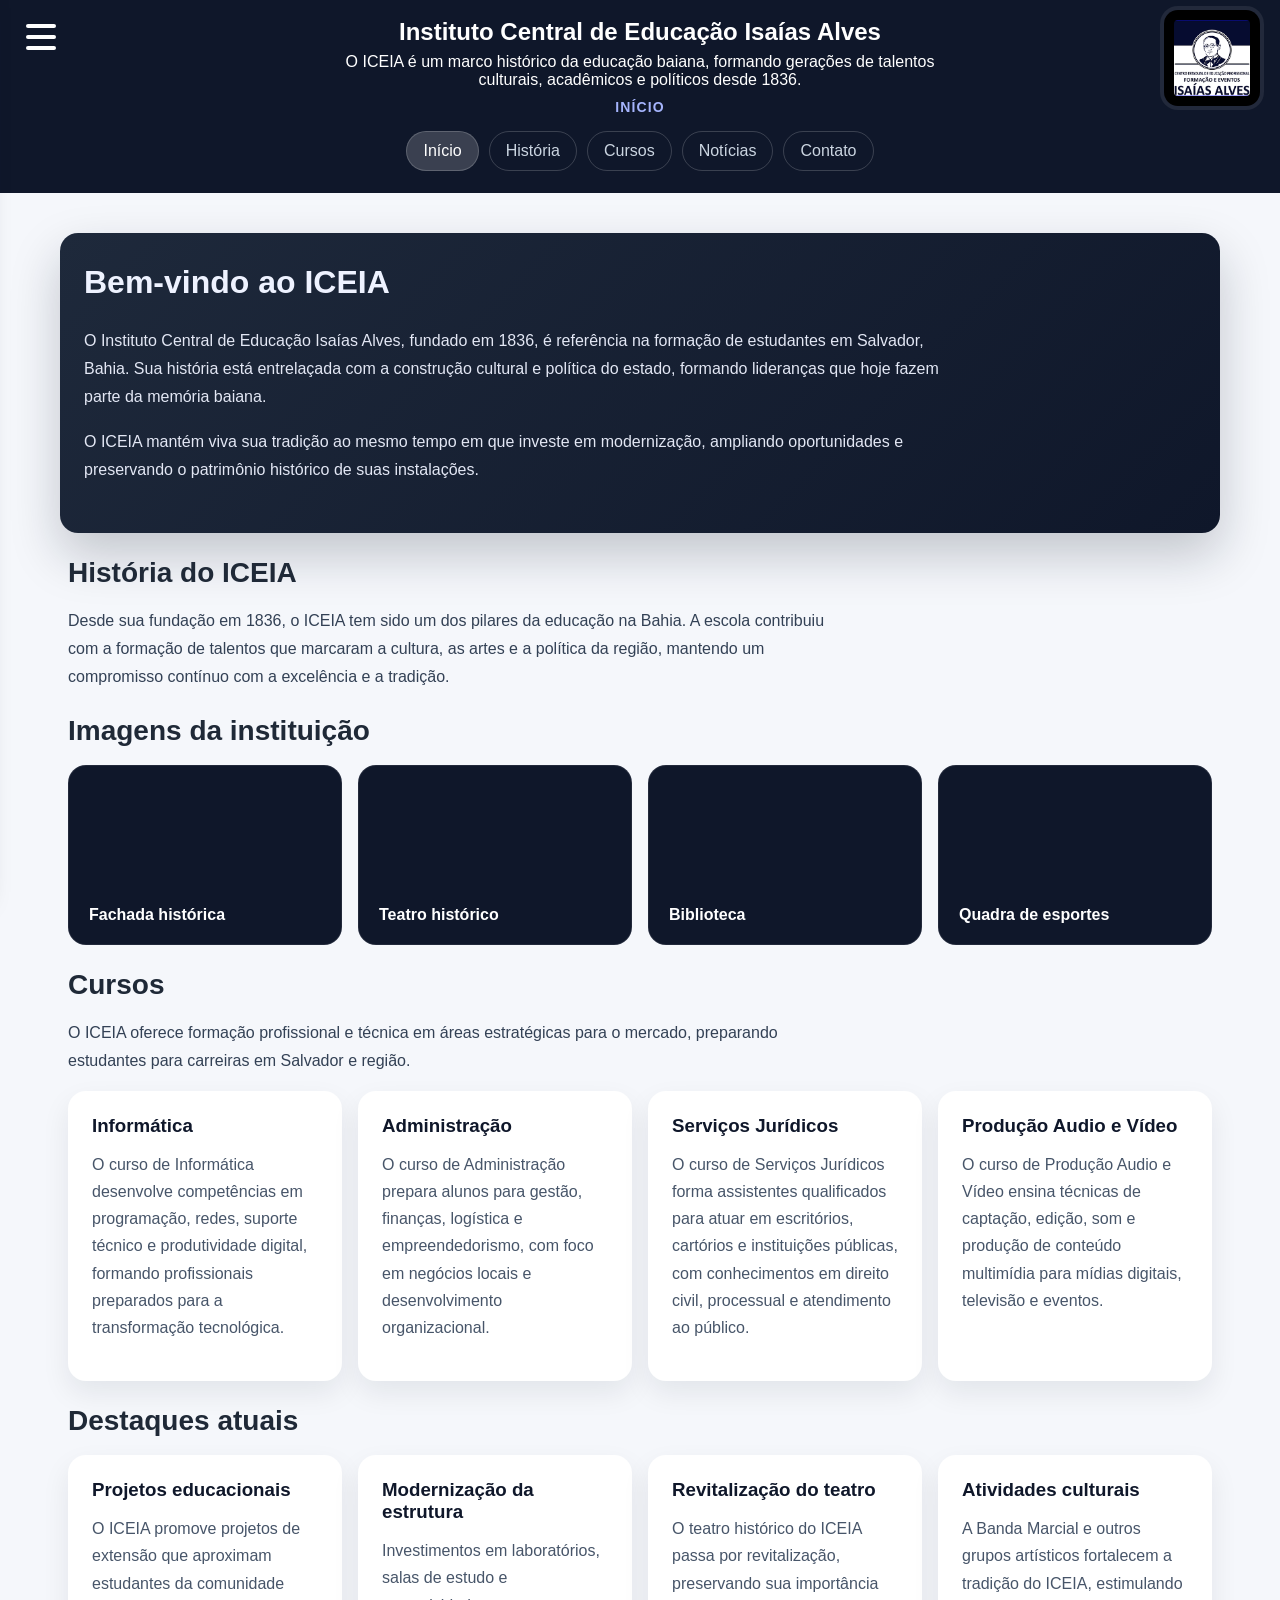
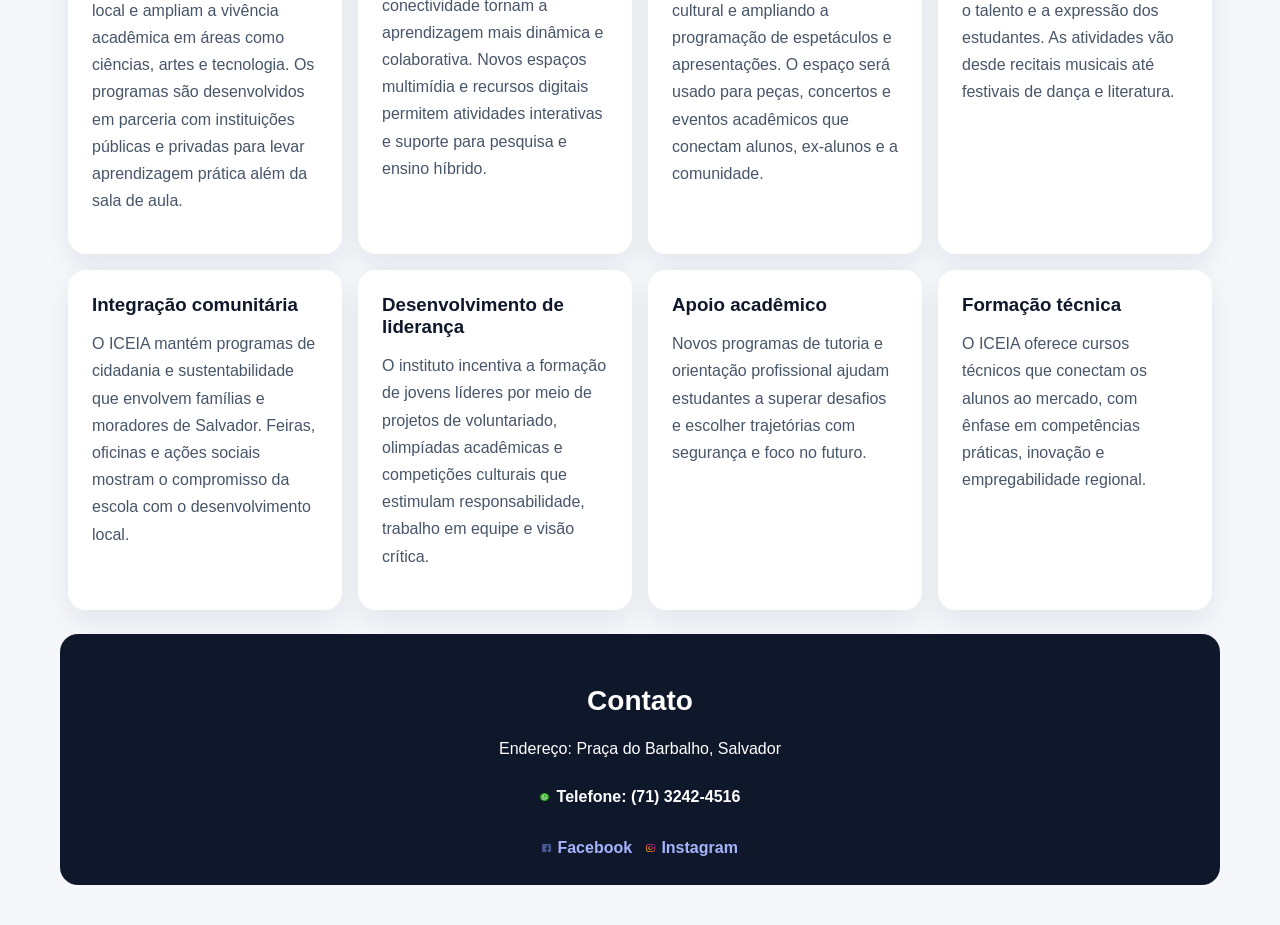
==== TE3/inicio.html @ 139d6483 "Add files via upload" ====
<!doctype html>
<html lang="pt-BR">
<head>
	<meta charset="utf-8">
	<meta name="viewport" content="width=device-width,initial-scale=1">
	<title>Centro Estadual de Educação Profissional Formação e Eventos Isaías | Início</title>
	<link rel="stylesheet" href="styles.css">
</head>
<body>
	<header>
		<button class="hamburger" id="menuToggle" aria-label="Abrir menu" aria-expanded="false" type="button">
			<span></span>
			<span></span>
			<span></span>
		</button>
		<img src="Assets/logo-iceia.png" alt="Logo" class="logo">
		<div class="header-text">
			<h1>Instituto Central de Educação Isaías Alves</h1>
			<p>O ICEIA é um marco histórico da educação baiana, formando gerações de talentos culturais, acadêmicos e políticos desde 1836.</p>
			<p class="page-label">Início</p>
			<nav class="page-nav">
				<a href="#inicio" class="active">Início</a>
				<a href="#historia">História</a>
				<a href="#cursos">Cursos</a>
				<a href="#noticias">Notícias</a>
				<a href="#contato">Contato</a>
			</nav>
		</div>
		<nav class="side-menu" id="sideMenu" aria-hidden="true">
			<h2>Menu</h2>
			<a href="inicio.html" class="active">Início</a>
			<a href="index.html">Turmas</a>
			<a href="refeicoes.html">Refeições</a>
			<a href="contato.html">Contato</a>
		</nav>
		<div class="overlay" id="menuOverlay"></div>
	</header>

	<main>
		<section class="hero" id="inicio">
			<div>
				<h2>Bem-vindo ao ICEIA</h2>
				<p>O Instituto Central de Educação Isaías Alves, fundado em 1836, é referência na formação de estudantes em Salvador, Bahia. Sua história está entrelaçada com a construção cultural e política do estado, formando lideranças que hoje fazem parte da memória baiana.</p>
				<p>O ICEIA mantém viva sua tradição ao mesmo tempo em que investe em modernização, ampliando oportunidades e preservando o patrimônio histórico de suas instalações.</p>
			</div>
		</section>

		<section class="story" id="historia">
			<h2>História do ICEIA</h2>
			<p>Desde sua fundação em 1836, o ICEIA tem sido um dos pilares da educação na Bahia. A escola contribuiu com a formação de talentos que marcaram a cultura, as artes e a política da região, mantendo um compromisso contínuo com a excelência e a tradição.</p>
		</section>

		<section class="gallery" aria-label="Galeria de imagens da escola">
			<h2>Imagens da instituição</h2>
			<div class="gallery-grid">
				<div class="image-card"><span>Fachada histórica</span></div>
				<div class="image-card"><span>Teatro histórico</span></div>
				<div class="image-card"><span>Biblioteca</span></div>
				<div class="image-card"><span>Quadra de esportes</span></div>
			</div>
		</section>

		<section class="courses" id="cursos">
			<h2>Cursos</h2>
			<p>O ICEIA oferece formação profissional e técnica em áreas estratégicas para o mercado, preparando estudantes para carreiras em Salvador e região.</p>
			<div class="highlight-grid">
				<div class="highlight-card">
					<h3>Informática</h3>
					<p>O curso de Informática desenvolve competências em programação, redes, suporte técnico e produtividade digital, formando profissionais preparados para a transformação tecnológica.</p>
				</div>
				<div class="highlight-card">
					<h3>Administração</h3>
					<p>O curso de Administração prepara alunos para gestão, finanças, logística e empreendedorismo, com foco em negócios locais e desenvolvimento organizacional.</p>
				</div>
				<div class="highlight-card">
					<h3>Serviços Jurídicos</h3>
					<p>O curso de Serviços Jurídicos forma assistentes qualificados para atuar em escritórios, cartórios e instituições públicas, com conhecimentos em direito civil, processual e atendimento ao público.</p>
				</div>
				<div class="highlight-card">
					<h3>Produção Audio e Vídeo</h3>
					<p>O curso de Produção Audio e Vídeo ensina técnicas de captação, edição, som e produção de conteúdo multimídia para mídias digitais, televisão e eventos.</p>
				</div>
			</div>
		</section>

		<section class="highlights" id="noticias">
			<h2>Destaques atuais</h2>
			<div class="highlight-grid">
				<div class="highlight-card">
					<h3>Projetos educacionais</h3>
					<p>O ICEIA promove projetos de extensão que aproximam estudantes da comunidade local e ampliam a vivência acadêmica em áreas como ciências, artes e tecnologia. Os programas são desenvolvidos em parceria com instituições públicas e privadas para levar aprendizagem prática além da sala de aula.</p>
				</div>
				<div class="highlight-card">
					<h3>Modernização da estrutura</h3>
					<p>Investimentos em laboratórios, salas de estudo e conectividade tornam a aprendizagem mais dinâmica e colaborativa. Novos espaços multimídia e recursos digitais permitem atividades interativas e suporte para pesquisa e ensino híbrido.</p>
				</div>
				<div class="highlight-card">
					<h3>Revitalização do teatro</h3>
					<p>O teatro histórico do ICEIA passa por revitalização, preservando sua importância cultural e ampliando a programação de espetáculos e apresentações. O espaço será usado para peças, concertos e eventos acadêmicos que conectam alunos, ex-alunos e a comunidade.</p>
				</div>
				<div class="highlight-card">
					<h3>Atividades culturais</h3>
					<p>A Banda Marcial e outros grupos artísticos fortalecem a tradição do ICEIA, estimulando o talento e a expressão dos estudantes. As atividades vão desde recitais musicais até festivais de dança e literatura.</p>
				</div>
				<div class="highlight-card">
					<h3>Integração comunitária</h3>
					<p>O ICEIA mantém programas de cidadania e sustentabilidade que envolvem famílias e moradores de Salvador. Feiras, oficinas e ações sociais mostram o compromisso da escola com o desenvolvimento local.</p>
				</div>
				<div class="highlight-card">
					<h3>Desenvolvimento de liderança</h3>
					<p>O instituto incentiva a formação de jovens líderes por meio de projetos de voluntariado, olimpíadas acadêmicas e competições culturais que estimulam responsabilidade, trabalho em equipe e visão crítica.</p>
				</div>
				<div class="highlight-card">
					<h3>Apoio acadêmico</h3>
					<p>Novos programas de tutoria e orientação profissional ajudam estudantes a superar desafios e escolher trajetórias com segurança e foco no futuro.</p>
				</div>
				<div class="highlight-card">
					<h3>Formação técnica</h3>
					<p>O ICEIA oferece cursos técnicos que conectam os alunos ao mercado, com ênfase em competências práticas, inovação e empregabilidade regional.</p>
				</div>
			</div>
		</section>

		<footer class="page-footer" id="contato">
			<h2>Contato</h2>
			<p>Endereço: Praça do Barbalho, Salvador</p>
			<p class="contact-line"><img src="Assets/whats.png" alt="WhatsApp" class="contact-icon">Telefone: (71) 3242-4516</p>
			<div class="social-links">
				<a href="https://www.facebook.com/people/ICEIA-Instituto-Central-de-Educa%C3%A7%C3%A3o-Isaia-Alves/100079968128368/">
					<img src="Assets/face.png" alt="Facebook" class="social-icon">Facebook
				</a>
				<a href="https://www.instagram.com/ascomceepisaiasalves?igsh=ZmR6YjRmZXN4cXI4">
					<img src="Assets/insta.png" alt="Instagram" class="social-icon">Instagram
				</a>

			</div>
		</footer>
	</main>

	<script src="script.js"></script>
</body>
</html>
---- TE3/styles.css ----
*{box-sizing:border-box;font-family:Segoe UI,Roboto,Arial,sans-serif}
body{margin:0;background:#f5f7fb;color:#1f2937}
body.menu-open{overflow:hidden}
header{background:#0f172a;color:#fff;padding:18px 20px 22px;text-align:center;position:relative;overflow:hidden}
header .hamburger{position:absolute;top:18px;left:20px;width:42px;height:38px;padding:6px;border:none;background:transparent;display:flex;flex-direction:column;justify-content:space-between;cursor:pointer;z-index:110}
header .hamburger span{display:block;height:4px;width:100%;background:#fff;border-radius:999px;transition:transform .3s ease,opacity .3s ease}
header .hamburger.open span:nth-child(1){transform:translateY(12px) rotate(45deg)}
header .hamburger.open span:nth-child(2){opacity:0}
header .hamburger.open span:nth-child(3){transform:translateY(-12px) rotate(-45deg)}
header .logo{position:absolute;top:10px;right:20px;width:96px;height:auto;background:#000;border-radius:14px;padding:10px;box-shadow:0 0 0 4px rgba(255,255,255,0.08)}
header h1{margin:0;font-size:24px;line-height:1.2}
header p{margin:6px auto 0;max-width:600px}
.page-label{margin:10px auto 0;font-size:14px;color:#a5b4fc;font-weight:700;text-transform:uppercase;letter-spacing:.08em}
.page-nav{display:flex;flex-wrap:wrap;justify-content:center;gap:10px;margin:16px auto 0;max-width:760px}
.page-nav a{color:#cbd5e1;text-decoration:none;padding:10px 16px;border-radius:999px;border:1px solid rgba(255,255,255,0.18);transition:background .2s ease,color .2s ease}
.page-nav a:hover,.page-nav a.active{background:rgba(255,255,255,0.18);color:#fff}
.hero{background:linear-gradient(135deg,#1e293b 0%,#0f172a 100%);color:#eef2ff;padding:32px 24px;border-radius:18px;margin:24px auto;box-shadow:0 22px 50px rgba(15,23,42,.22);max-width:1160px}
.hero h2{margin-top:0;font-size:32px;line-height:1.1}
.hero p{max-width:860px;line-height:1.78;opacity:.95;margin-top:14px}
.story,.gallery,.courses,.highlights,.testimonials,.page-footer{max-width:1160px;margin:0 auto 24px;padding:0 8px}
.story h2,.gallery h2,.courses h2,.highlights h2,.testimonials h2,.page-footer h2{font-size:28px;margin-bottom:18px}
.story p,.courses p{max-width:760px;line-height:1.75;color:#334155}
.gallery-grid{display:grid;grid-template-columns:repeat(auto-fit,minmax(220px,1fr));gap:16px}
.image-card{position:relative;min-height:180px;border-radius:18px;background:#0f172a;border:1px solid rgba(255,255,255,.08);display:flex;align-items:flex-end;padding:20px;color:#fff;overflow:hidden}
.image-card span{position:relative;font-weight:700;z-index:1}
.image-card::after{content:'';position:absolute;inset:0;background:linear-gradient(180deg,transparent 0%,rgba(15,23,42,.85) 100%)}
.highlight-grid{display:grid;grid-template-columns:repeat(auto-fit,minmax(260px,1fr));gap:16px;align-items:stretch}
.testimonial-grid{display:grid;grid-template-columns:repeat(auto-fit,minmax(260px,1fr));gap:16px}
.highlight-card{background:#fff;border-radius:18px;padding:24px;box-shadow:0 12px 28px rgba(15,23,42,.08);display:flex;flex-direction:column;justify-content:space-between;min-height:260px}
.highlight-card h3{margin-top:0;color:#0f172a;margin-bottom:14px}
.highlight-card p{line-height:1.7;color:#475569;margin-top:0;flex:1}
.testimonial-card{background:#eef2ff;border-radius:18px;padding:24px;box-shadow:0 12px 28px rgba(15,23,42,.08);color:#0f172a}
.testimonial-card p{line-height:1.75;margin:0}
.testimonial-card strong{display:block;margin-top:16px;color:#0f172a}
.page-footer{background:#0f172a;color:#fff;border-radius:18px;padding:28px;text-align:center}
.page-footer p{margin:10px 0;line-height:1.75}
.social-links{display:flex;justify-content:center;flex-wrap:wrap;gap:14px;margin-top:18px}
.social-links a{color:#a5b4fc;text-decoration:none;font-weight:700;display:inline-flex;align-items:center;gap:0.4em}
.social-links a:hover{color:#fff}
.social-icon{width:1ch;height:auto;display:inline-block}
.contact-line{display:inline-flex;align-items:center;gap:0.5em;color:#fff;margin:10px 0 0;font-weight:700}
.contact-icon{width:1ch;height:auto;display:inline-block}

.meal-section{max-width:1160px!important}
.meal-timetable{width:100%;border-collapse:collapse;margin-top:24px;background:#fff;border-radius:12px;overflow:hidden;box-shadow:0 4px 12px rgba(15,23,42,.1)}
.meal-timetable th,.meal-timetable td{border:1px solid #e6eef6;padding:14px;text-align:center;font-weight:600}
.meal-timetable th{background:#0f172a;color:#fff}
.meal-timetable td:first-child,.meal-timetable th:first-child{text-align:left}
.meal-timetable tbody tr:hover{background:#f5f7fb}
.meal-name{font-weight:700;color:#0f172a}
.meal-time{font-weight:700;color:#0f172a;font-size:18px}
.meal-description{font-size:13px;color:#64748b;margin-top:6px;line-height:1.3}
.meal-edit-form{display:grid;gap:24px;margin-top:24px;background:#fff;padding:24px;border-radius:12px;box-shadow:0 4px 12px rgba(15,23,42,.1)}
.meal-day-grid{display:grid;grid-template-columns:repeat(auto-fit,minmax(220px,1fr));gap:16px}
.meal-day-item{display:flex;flex-direction:column;gap:6px;padding:12px;background:#f8fafc;border-radius:8px;border:1px solid #e6eef6}
.meal-day-item label{font-size:13px;font-weight:600;color:#334155}
.meal-day-item input{padding:8px;border:1px solid #cbd5e1;border-radius:4px;font-size:14px}
.meal-day-item input[type="text"]{width:100%}
.form-group{display:grid;gap:12px}
.form-group label{font-weight:600;color:#334155;display:block}
.meal-input{padding:10px;border:1px solid #cbd5e1;border-radius:6px;width:100%;max-width:120px}
.form-actions{display:flex;gap:12px;margin-top:12px}
.form-actions .btn{padding:12px 20px}

main{padding:16px}
.side-menu{position:fixed;top:0;left:-280px;width:260px;height:100%;background:#0f172a;padding:28px 18px;display:flex;flex-direction:column;gap:18px;box-shadow:2px 0 24px rgba(15,23,42,0.35);transition:left .32s ease;z-index:105}
.side-menu.open{left:0}
.side-menu h2{margin:0;color:#fff;font-size:18px}
.side-menu a{color:#fff;text-decoration:none;padding:12px 14px;border-radius:10px;background:rgba(255,255,255,0.05);transition:background .2s ease}
.side-menu a:hover{background:rgba(255,255,255,0.14)}
.side-menu a.active{background:rgba(255,255,255,0.18);font-weight:700}
.overlay{position:fixed;inset:0;background:rgba(15,23,42,0.55);opacity:0;visibility:hidden;transition:opacity .32s ease,visibility .32s ease;z-index:100}
.overlay.open{opacity:1;visibility:visible}

.search{margin-bottom:12px;display:flex;flex-wrap:wrap;justify-content:center;align-items:center;gap:10px}
#courseFilter{padding:10px;border-radius:6px;border:1px solid #cbd5e1;background:#fff;min-width:160px;max-width:100%}
#search{width:320px;max-width:100%;padding:10px;border-radius:6px;border:1px solid #cbd5e1}
#newTurmaBtn{padding:10px 14px;border-radius:6px;border:1px solid transparent;background:#0f172a;color:#fff;cursor:pointer}
#newTurmaBtn:hover{background:#1e293b}
.layout{display:flex;gap:16px;align-items:flex-start}
.list{width:280px;min-width:240px;background:#fff;padding:12px;border-radius:8px;box-shadow:0 1px 3px rgba(15,23,42,0.06);max-height:calc(100vh - 260px);overflow:hidden}
.list h2{margin-top:0;font-size:16px}
.list ul{list-style:none;padding:0;margin:0;max-height:calc(100vh - 320px);overflow:auto}
.list li{padding:8px;border-bottom:1px solid #eef2f7;cursor:pointer}
.list li.course-header{padding:10px 8px 6px;margin-top:10px;color:#0f172a;font-weight:700;background:#eef2ff;cursor:default;border-top:1px solid #cbd5e1}
.list li.course-header:first-child{margin-top:0;border-top:none}
.list li.turma-item{padding-left:16px}
.list li.turma-item.selected{background:#e0f2fe}
.list li:hover{background:#f1f5f9}
.details{flex:1;background:#fff;padding:16px;border-radius:8px;box-shadow:0 1px 3px rgba(15,23,42,0.06)}
.detail-actions{margin-top:12px;display:flex;gap:10px;flex-wrap:wrap}
.btn{padding:8px 12px;border-radius:6px;border:1px solid transparent;background:#0f172a;color:#fff;cursor:pointer}
.btn:hover{background:#1e293b}
.btn-secondary{background:#e2e8f0;color:#0f172a;border-color:#cbd5e1}
.btn-secondary:hover{background:#cbd5e1}
.admin-form{display:grid;gap:12px;margin-top:16px}
.admin-form label{font-size:13px;color:#334155}
.admin-form input,.admin-form select,.admin-form textarea{width:100%;padding:10px;border:1px solid #cbd5e1;border-radius:6px;background:#fff}
.admin-form textarea{min-height:100px;resize:vertical}
.details h2{margin-top:0}
.meta{color:#475569;font-size:14px;margin-bottom:8px}
.teachers{margin-top:8px}
.timetable{width:100%;border-collapse:collapse;margin-top:12px;display:block;overflow-x:auto}
.timetable th,.timetable td{border:1px solid #e6eef6;padding:8px;text-align:left;min-width:90px}
.timetable thead th{background:#f1f5f9}
.timetable .timecell{width:130px;background:#fcfcfd;color:#0f172a;font-weight:600}
.emptycell{color:#94a3b8;text-align:center}
.interval-row td{border-top:2px solid #f1f5f9}
.intervalcell{background:#fff7e6;color:#92400e;text-align:center;font-weight:700}
.small{font-size:13px;color:#64748b}

@media (max-width:900px){
  .search{justify-content:flex-start;gap:8px}
  #search{width:260px}
  .layout{flex-direction:column}
  .list{width:100%;min-width:0;max-height:none}
  .list ul{max-height:none}
  .details{width:100%}
}

@media (max-width:640px){
  header{padding:18px 12px 18px}
  header .logo{position:static;margin:0 auto 12px;display:block}
  header .hamburger{top:12px;right:14px}
  header h1{font-size:20px}
  .page-nav{gap:8px;margin-top:12px}
  .page-nav a{padding:8px 12px;font-size:13px}
  .hero{padding:24px}
  .story h2,.gallery h2,.highlights h2,.testimonials h2,.page-footer h2{font-size:22px}
  .gallery-grid,.highlight-grid,.testimonial-grid{grid-template-columns:1fr}
  .section,.story,.gallery,.highlights,.testimonials,.page-footer{padding:0 0}
  .search{flex-direction:column;align-items:stretch}
  #courseFilter{width:100%}
  #search{width:100%}
  #newTurmaBtn{width:100%}
  .list{padding:10px}
  .details{padding:12px}
}
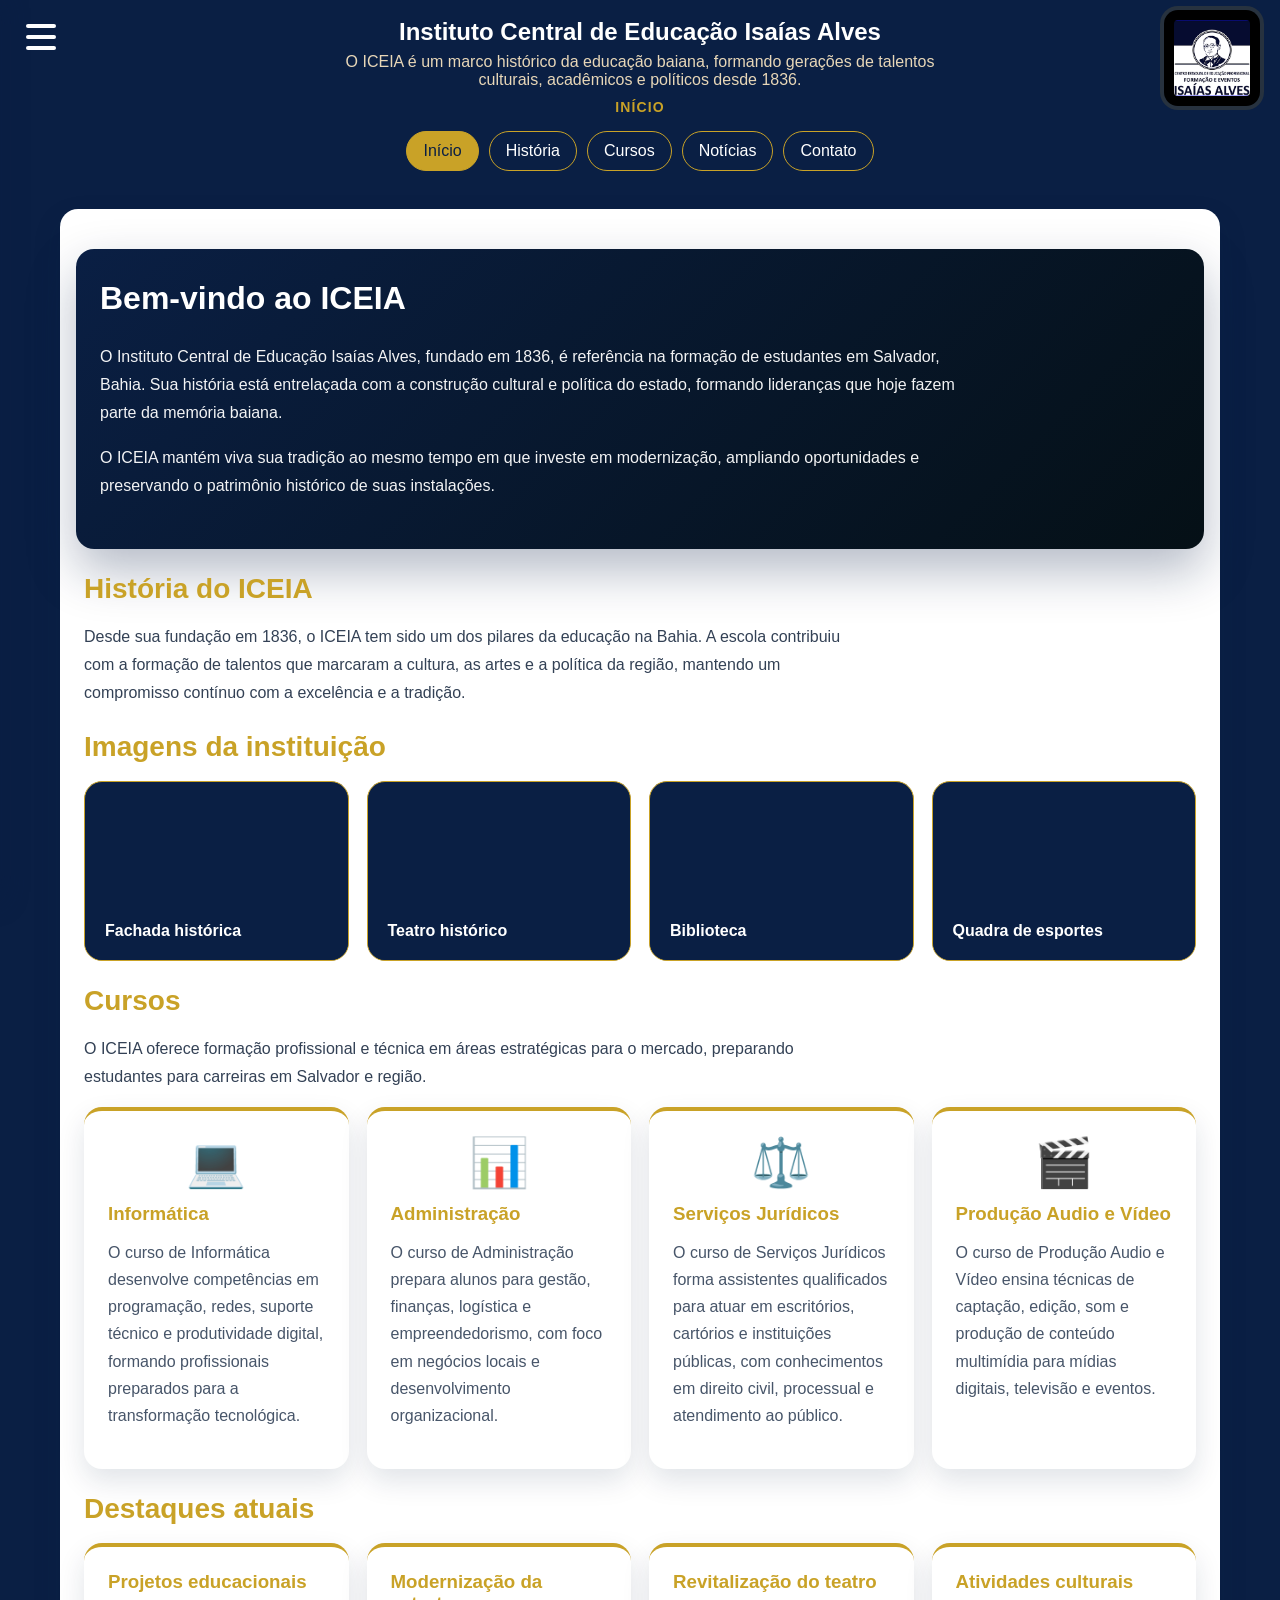
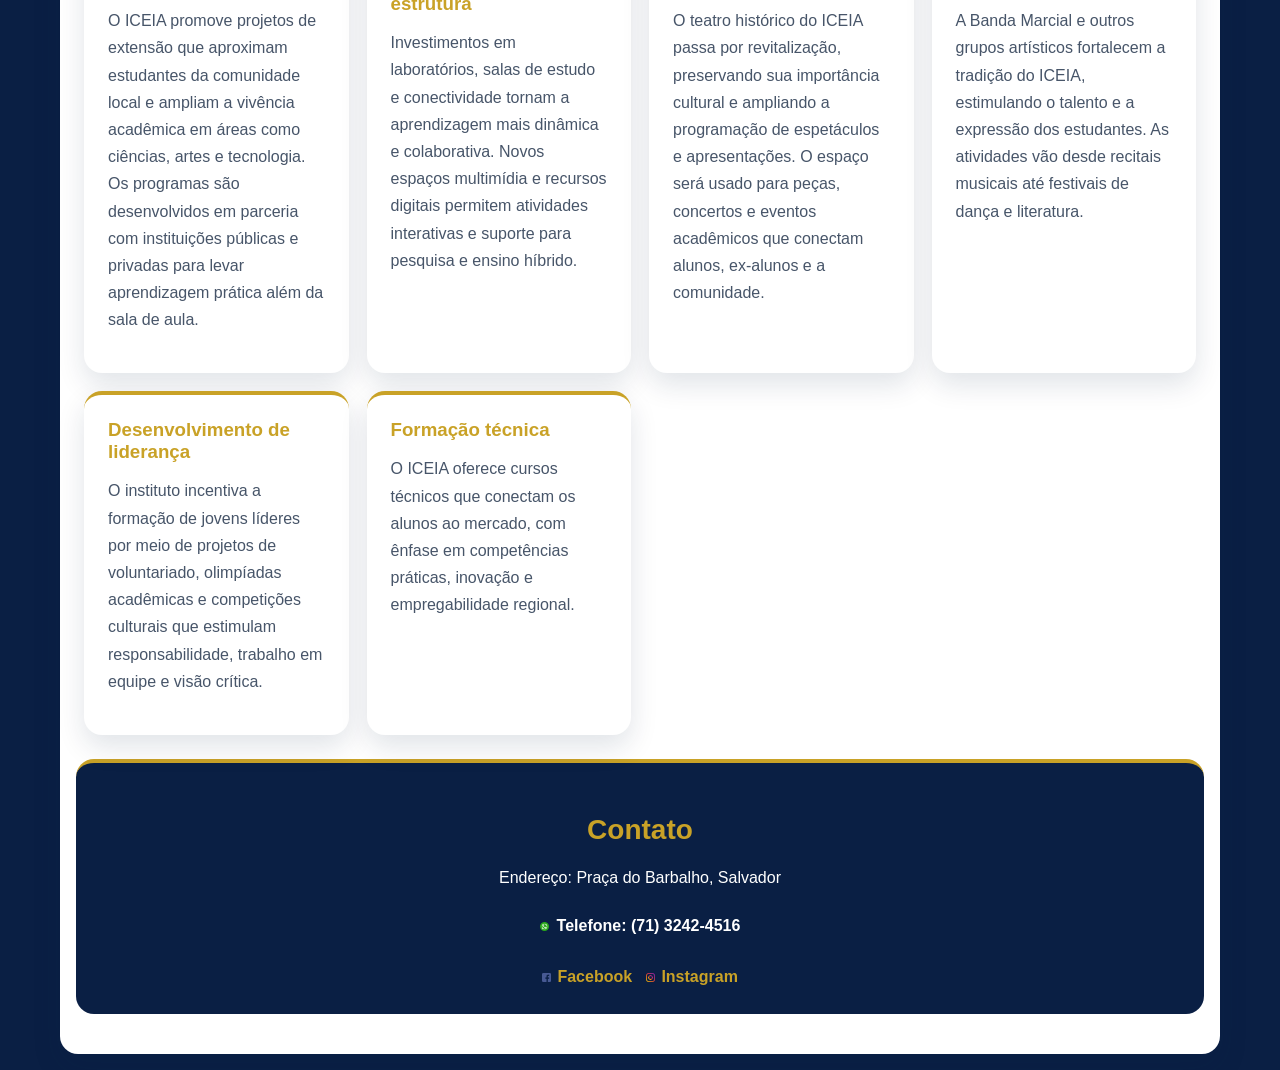
==== commit 37612a35: "Add files via upload" ====
--- a/TE3/inicio.html
+++ b/TE3/inicio.html
@@ -64,19 +64,23 @@
 			<h2>Cursos</h2>
 			<p>O ICEIA oferece formação profissional e técnica em áreas estratégicas para o mercado, preparando estudantes para carreiras em Salvador e região.</p>
 			<div class="highlight-grid">
-				<div class="highlight-card">
+				<div class="highlight-card course-card">
+					<div class="course-icon">💻</div>
 					<h3>Informática</h3>
 					<p>O curso de Informática desenvolve competências em programação, redes, suporte técnico e produtividade digital, formando profissionais preparados para a transformação tecnológica.</p>
 				</div>
-				<div class="highlight-card">
+				<div class="highlight-card course-card">
+					<div class="course-icon">📊</div>
 					<h3>Administração</h3>
 					<p>O curso de Administração prepara alunos para gestão, finanças, logística e empreendedorismo, com foco em negócios locais e desenvolvimento organizacional.</p>
 				</div>
-				<div class="highlight-card">
+				<div class="highlight-card course-card">
+					<div class="course-icon">⚖️</div>
 					<h3>Serviços Jurídicos</h3>
 					<p>O curso de Serviços Jurídicos forma assistentes qualificados para atuar em escritórios, cartórios e instituições públicas, com conhecimentos em direito civil, processual e atendimento ao público.</p>
 				</div>
-				<div class="highlight-card">
+				<div class="highlight-card course-card">
+					<div class="course-icon">🎬</div>
 					<h3>Produção Audio e Vídeo</h3>
 					<p>O curso de Produção Audio e Vídeo ensina técnicas de captação, edição, som e produção de conteúdo multimídia para mídias digitais, televisão e eventos.</p>
 				</div>
@@ -103,16 +107,8 @@
 					<p>A Banda Marcial e outros grupos artísticos fortalecem a tradição do ICEIA, estimulando o talento e a expressão dos estudantes. As atividades vão desde recitais musicais até festivais de dança e literatura.</p>
 				</div>
 				<div class="highlight-card">
-					<h3>Integração comunitária</h3>
-					<p>O ICEIA mantém programas de cidadania e sustentabilidade que envolvem famílias e moradores de Salvador. Feiras, oficinas e ações sociais mostram o compromisso da escola com o desenvolvimento local.</p>
-				</div>
-				<div class="highlight-card">
 					<h3>Desenvolvimento de liderança</h3>
 					<p>O instituto incentiva a formação de jovens líderes por meio de projetos de voluntariado, olimpíadas acadêmicas e competições culturais que estimulam responsabilidade, trabalho em equipe e visão crítica.</p>
-				</div>
-				<div class="highlight-card">
-					<h3>Apoio acadêmico</h3>
-					<p>Novos programas de tutoria e orientação profissional ajudam estudantes a superar desafios e escolher trajetórias com segurança e foco no futuro.</p>
 				</div>
 				<div class="highlight-card">
 					<h3>Formação técnica</h3>
--- a/TE3/styles.css
+++ b/TE3/styles.css
@@ -1,134 +1,159 @@
 *{box-sizing:border-box;font-family:Segoe UI,Roboto,Arial,sans-serif}
-body{margin:0;background:#f5f7fb;color:#1f2937}
+body{margin:0;background:#0A1F44;color:#334155}
 body.menu-open{overflow:hidden}
-header{background:#0f172a;color:#fff;padding:18px 20px 22px;text-align:center;position:relative;overflow:hidden}
+header{background:#0A1F44;color:#FFFFFF;padding:18px 20px 22px;text-align:center;position:relative;overflow:hidden}
 header .hamburger{position:absolute;top:18px;left:20px;width:42px;height:38px;padding:6px;border:none;background:transparent;display:flex;flex-direction:column;justify-content:space-between;cursor:pointer;z-index:110}
-header .hamburger span{display:block;height:4px;width:100%;background:#fff;border-radius:999px;transition:transform .3s ease,opacity .3s ease}
+header .hamburger span{display:block;height:4px;width:100%;background:#FFFFFF;border-radius:999px;transition:transform .3s ease,opacity .3s ease}
 header .hamburger.open span:nth-child(1){transform:translateY(12px) rotate(45deg)}
 header .hamburger.open span:nth-child(2){opacity:0}
 header .hamburger.open span:nth-child(3){transform:translateY(-12px) rotate(-45deg)}
-header .logo{position:absolute;top:10px;right:20px;width:96px;height:auto;background:#000;border-radius:14px;padding:10px;box-shadow:0 0 0 4px rgba(255,255,255,0.08)}
-header h1{margin:0;font-size:24px;line-height:1.2}
-header p{margin:6px auto 0;max-width:600px}
-.page-label{margin:10px auto 0;font-size:14px;color:#a5b4fc;font-weight:700;text-transform:uppercase;letter-spacing:.08em}
+header .logo{position:absolute;top:10px;right:20px;width:96px;height:auto;background:#000;border-radius:14px;padding:10px;box-shadow:0 0 0 4px rgba(201,162,39,0.15)}
+header h1{margin:0;font-size:24px;line-height:1.2;color:#FFFFFF}
+header p{margin:6px auto 0;max-width:600px;color:#E8D7B8}
+.header-text{max-width:760px;margin:0 auto;padding:0 20px}
+.page-label{margin:10px auto 0;font-size:14px;color:#C9A227;font-weight:700;text-transform:uppercase;letter-spacing:.08em}
 .page-nav{display:flex;flex-wrap:wrap;justify-content:center;gap:10px;margin:16px auto 0;max-width:760px}
-.page-nav a{color:#cbd5e1;text-decoration:none;padding:10px 16px;border-radius:999px;border:1px solid rgba(255,255,255,0.18);transition:background .2s ease,color .2s ease}
-.page-nav a:hover,.page-nav a.active{background:rgba(255,255,255,0.18);color:#fff}
-.hero{background:linear-gradient(135deg,#1e293b 0%,#0f172a 100%);color:#eef2ff;padding:32px 24px;border-radius:18px;margin:24px auto;box-shadow:0 22px 50px rgba(15,23,42,.22);max-width:1160px}
+.page-nav a{color:#FFFFFF;text-decoration:none;padding:10px 16px;border-radius:999px;border:1px solid #C9A227;transition:background .2s ease,color .2s ease}
+.page-nav a:hover,.page-nav a.active{background:#C9A227;color:#0A1F44}
+.hero{background:linear-gradient(135deg,#0A1F44 0%,#051016 100%);color:#FFFFFF;padding:32px 24px;border-radius:18px;margin:24px auto;box-shadow:0 22px 50px rgba(10,31,68,.3);max-width:1160px}
 .hero h2{margin-top:0;font-size:32px;line-height:1.1}
 .hero p{max-width:860px;line-height:1.78;opacity:.95;margin-top:14px}
 .story,.gallery,.courses,.highlights,.testimonials,.page-footer{max-width:1160px;margin:0 auto 24px;padding:0 8px}
-.story h2,.gallery h2,.courses h2,.highlights h2,.testimonials h2,.page-footer h2{font-size:28px;margin-bottom:18px}
+.story h2,.gallery h2,.courses h2,.highlights h2,.testimonials h2,.page-footer h2{font-size:28px;margin-bottom:18px;color:#C9A227}
 .story p,.courses p{max-width:760px;line-height:1.75;color:#334155}
-.gallery-grid{display:grid;grid-template-columns:repeat(auto-fit,minmax(220px,1fr));gap:16px}
-.image-card{position:relative;min-height:180px;border-radius:18px;background:#0f172a;border:1px solid rgba(255,255,255,.08);display:flex;align-items:flex-end;padding:20px;color:#fff;overflow:hidden}
+.gallery-grid,
+.highlight-grid,
+.testimonial-grid {
+  display:grid;
+  grid-template-columns:repeat(auto-fit,minmax(260px,1fr));
+  gap:18px;
+  align-items:stretch;
+}
+.courses .highlight-grid {
+  grid-template-columns:repeat(auto-fit,minmax(240px,1fr));
+}
+.highlights .highlight-grid {
+  grid-template-columns:repeat(auto-fit,minmax(260px,1fr));
+}
+.image-card{position:relative;min-height:180px;border-radius:18px;background:#0A1F44;border:1px solid #C9A227;display:flex;align-items:flex-end;padding:20px;color:#FFFFFF;overflow:hidden}
 .image-card span{position:relative;font-weight:700;z-index:1}
-.image-card::after{content:'';position:absolute;inset:0;background:linear-gradient(180deg,transparent 0%,rgba(15,23,42,.85) 100%)}
-.highlight-grid{display:grid;grid-template-columns:repeat(auto-fit,minmax(260px,1fr));gap:16px;align-items:stretch}
-.testimonial-grid{display:grid;grid-template-columns:repeat(auto-fit,minmax(260px,1fr));gap:16px}
-.highlight-card{background:#fff;border-radius:18px;padding:24px;box-shadow:0 12px 28px rgba(15,23,42,.08);display:flex;flex-direction:column;justify-content:space-between;min-height:260px}
-.highlight-card h3{margin-top:0;color:#0f172a;margin-bottom:14px}
+.image-card::after{content:'';position:absolute;inset:0;background:linear-gradient(180deg,transparent 0%,rgba(10,31,68,.9) 100%)}
+.highlight-card{background:#FFFFFF;border-radius:18px;padding:24px;box-shadow:0 12px 28px rgba(10,31,68,.12);display:flex;flex-direction:column;justify-content:space-between;min-height:260px;border-top:4px solid #C9A227}
+.highlight-card h3{margin-top:0;color:#C9A227;margin-bottom:14px}
 .highlight-card p{line-height:1.7;color:#475569;margin-top:0;flex:1}
-.testimonial-card{background:#eef2ff;border-radius:18px;padding:24px;box-shadow:0 12px 28px rgba(15,23,42,.08);color:#0f172a}
+.course-icon{font-size:48px;text-align:center;margin-bottom:12px}
+.testimonial-card{background:#FFFFFF;border-radius:18px;padding:24px;box-shadow:0 12px 28px rgba(10,31,68,.12);color:#0A1F44;border-left:4px solid #C9A227}
 .testimonial-card p{line-height:1.75;margin:0}
-.testimonial-card strong{display:block;margin-top:16px;color:#0f172a}
-.page-footer{background:#0f172a;color:#fff;border-radius:18px;padding:28px;text-align:center}
+.testimonial-card strong{display:block;margin-top:16px;color:#0A1F44;font-weight:700}
+.page-footer{background:#0A1F44;color:#FFFFFF;border-radius:18px;padding:28px;text-align:center;border-top:4px solid #C9A227}
 .page-footer p{margin:10px 0;line-height:1.75}
 .social-links{display:flex;justify-content:center;flex-wrap:wrap;gap:14px;margin-top:18px}
-.social-links a{color:#a5b4fc;text-decoration:none;font-weight:700;display:inline-flex;align-items:center;gap:0.4em}
-.social-links a:hover{color:#fff}
+.social-links a{color:#C9A227;text-decoration:none;font-weight:700;display:inline-flex;align-items:center;gap:0.4em}
+.social-links a:hover{color:#FFFFFF}
 .social-icon{width:1ch;height:auto;display:inline-block}
-.contact-line{display:inline-flex;align-items:center;gap:0.5em;color:#fff;margin:10px 0 0;font-weight:700}
+.contact-line{display:inline-flex;align-items:center;gap:0.5em;color:#FFFFFF;margin:10px 0 0;font-weight:700}
 .contact-icon{width:1ch;height:auto;display:inline-block}
 
 .meal-section{max-width:1160px!important}
-.meal-timetable{width:100%;border-collapse:collapse;margin-top:24px;background:#fff;border-radius:12px;overflow:hidden;box-shadow:0 4px 12px rgba(15,23,42,.1)}
+.meal-timetable{width:100%;border-collapse:collapse;margin-top:24px;background:#FFFFFF;border-radius:12px;overflow:hidden;box-shadow:0 4px 12px rgba(10,31,68,.1)}
+#mealDisplay{overflow-x:auto;}
 .meal-timetable th,.meal-timetable td{border:1px solid #e6eef6;padding:14px;text-align:center;font-weight:600}
-.meal-timetable th{background:#0f172a;color:#fff}
+.meal-timetable th{background:#0A1F44;color:#FFFFFF}
 .meal-timetable td:first-child,.meal-timetable th:first-child{text-align:left}
-.meal-timetable tbody tr:hover{background:#f5f7fb}
-.meal-name{font-weight:700;color:#0f172a}
-.meal-time{font-weight:700;color:#0f172a;font-size:18px}
+.meal-timetable tbody tr:hover{background:#F5E6CC}
+.meal-name{font-weight:700;color:#0A1F44}
+.meal-time{font-weight:700;color:#C9A227;font-size:18px}
 .meal-description{font-size:13px;color:#64748b;margin-top:6px;line-height:1.3}
-.meal-edit-form{display:grid;gap:24px;margin-top:24px;background:#fff;padding:24px;border-radius:12px;box-shadow:0 4px 12px rgba(15,23,42,.1)}
+.meal-edit-form{display:grid;gap:24px;margin-top:24px;background:#FFFFFF;padding:24px;border-radius:12px;box-shadow:0 4px 12px rgba(10,31,68,.1)}
 .meal-day-grid{display:grid;grid-template-columns:repeat(auto-fit,minmax(220px,1fr));gap:16px}
-.meal-day-item{display:flex;flex-direction:column;gap:6px;padding:12px;background:#f8fafc;border-radius:8px;border:1px solid #e6eef6}
+.meal-day-item{display:flex;flex-direction:column;gap:6px;padding:12px;background:#F5E6CC;border-radius:8px;border:1px solid #C9A227}
 .meal-day-item label{font-size:13px;font-weight:600;color:#334155}
-.meal-day-item input{padding:8px;border:1px solid #cbd5e1;border-radius:4px;font-size:14px}
+.meal-day-item input{padding:8px;border:2px solid #0A1F44;border-radius:4px;font-size:14px}
 .meal-day-item input[type="text"]{width:100%}
 .form-group{display:grid;gap:12px}
 .form-group label{font-weight:600;color:#334155;display:block}
-.meal-input{padding:10px;border:1px solid #cbd5e1;border-radius:6px;width:100%;max-width:120px}
+.meal-input{padding:10px;border:2px solid #0A1F44;border-radius:6px;width:100%;max-width:120px}
 .form-actions{display:flex;gap:12px;margin-top:12px}
 .form-actions .btn{padding:12px 20px}
 
-main{padding:16px}
-.side-menu{position:fixed;top:0;left:-280px;width:260px;height:100%;background:#0f172a;padding:28px 18px;display:flex;flex-direction:column;gap:18px;box-shadow:2px 0 24px rgba(15,23,42,0.35);transition:left .32s ease;z-index:105}
+main{max-width:1160px;margin:16px auto;padding:16px;background:#FFFFFF;border-radius:18px;box-shadow:0 12px 28px rgba(10,31,68,.15)}
+.side-menu{position:fixed;top:0;left:-320px;width:min(320px,100%);height:100%;background:#0A1F44;padding:28px 18px;display:flex;flex-direction:column;gap:18px;box-shadow:2px 0 24px rgba(10,31,68,0.4);transition:left .32s ease;z-index:105}
 .side-menu.open{left:0}
-.side-menu h2{margin:0;color:#fff;font-size:18px}
-.side-menu a{color:#fff;text-decoration:none;padding:12px 14px;border-radius:10px;background:rgba(255,255,255,0.05);transition:background .2s ease}
-.side-menu a:hover{background:rgba(255,255,255,0.14)}
-.side-menu a.active{background:rgba(255,255,255,0.18);font-weight:700}
-.overlay{position:fixed;inset:0;background:rgba(15,23,42,0.55);opacity:0;visibility:hidden;transition:opacity .32s ease,visibility .32s ease;z-index:100}
+.side-menu h2{margin:0;color:#C9A227;font-size:18px}
+.side-menu a{color:#FFFFFF;text-decoration:none;padding:12px 14px;border-radius:10px;background:rgba(201,162,39,0.1);transition:background .2s ease}
+.side-menu a:hover{background:rgba(201,162,39,0.25)}
+.side-menu a.active{background:#C9A227;color:#0A1F44;font-weight:700}
+.overlay{position:fixed;inset:0;background:rgba(10,31,68,0.6);opacity:0;visibility:hidden;transition:opacity .32s ease,visibility .32s ease;z-index:100}
 .overlay.open{opacity:1;visibility:visible}
 
 .search{margin-bottom:12px;display:flex;flex-wrap:wrap;justify-content:center;align-items:center;gap:10px}
-#courseFilter{padding:10px;border-radius:6px;border:1px solid #cbd5e1;background:#fff;min-width:160px;max-width:100%}
-#search{width:320px;max-width:100%;padding:10px;border-radius:6px;border:1px solid #cbd5e1}
-#newTurmaBtn{padding:10px 14px;border-radius:6px;border:1px solid transparent;background:#0f172a;color:#fff;cursor:pointer}
-#newTurmaBtn:hover{background:#1e293b}
+#courseFilter{padding:10px;border-radius:6px;border:2px solid #0A1F44;background:#FFFFFF;min-width:160px;max-width:100%}
+#search{width:320px;max-width:100%;padding:10px;border-radius:6px;border:2px solid #0A1F44}
+#newTurmaBtn{padding:10px 14px;border-radius:6px;border:1px solid transparent;background:#C9A227;color:#0A1F44;cursor:pointer;font-weight:600}
+#newTurmaBtn:hover{background:#B8941E}
 .layout{display:flex;gap:16px;align-items:flex-start}
-.list{width:280px;min-width:240px;background:#fff;padding:12px;border-radius:8px;box-shadow:0 1px 3px rgba(15,23,42,0.06);max-height:calc(100vh - 260px);overflow:hidden}
-.list h2{margin-top:0;font-size:16px}
+.list{width:280px;min-width:240px;background:#FFFFFF;padding:12px;border-radius:8px;box-shadow:0 1px 3px rgba(10,31,68,0.1);max-height:calc(100vh - 260px);overflow:hidden;border-left:4px solid #C9A227}
+.list h2{margin-top:0;font-size:16px;color:#0A1F44;border-bottom:2px solid #C9A227;padding-bottom:8px}
 .list ul{list-style:none;padding:0;margin:0;max-height:calc(100vh - 320px);overflow:auto}
-.list li{padding:8px;border-bottom:1px solid #eef2f7;cursor:pointer}
-.list li.course-header{padding:10px 8px 6px;margin-top:10px;color:#0f172a;font-weight:700;background:#eef2ff;cursor:default;border-top:1px solid #cbd5e1}
+.list li{padding:8px;border-bottom:1px solid #E6D4A8;cursor:pointer;color:#334155}
+.list li.course-header{padding:10px 8px 6px;margin-top:10px;color:#0A1F44;font-weight:700;background:#F5E6CC;cursor:default;border-top:1px solid #E6D4A8}
 .list li.course-header:first-child{margin-top:0;border-top:none}
 .list li.turma-item{padding-left:16px}
-.list li.turma-item.selected{background:#e0f2fe}
-.list li:hover{background:#f1f5f9}
-.details{flex:1;background:#fff;padding:16px;border-radius:8px;box-shadow:0 1px 3px rgba(15,23,42,0.06)}
+.list li.turma-item.selected{background:#E8D7B8;color:#0A1F44;border-left:3px solid #C9A227;padding-left:13px}
+.list li:hover{background:#E8D7B8;color:#0A1F44}
+.details{flex:1;background:#FFFFFF;padding:16px;border-radius:8px;box-shadow:0 1px 3px rgba(10,31,68,0.1)}
 .detail-actions{margin-top:12px;display:flex;gap:10px;flex-wrap:wrap}
-.btn{padding:8px 12px;border-radius:6px;border:1px solid transparent;background:#0f172a;color:#fff;cursor:pointer}
-.btn:hover{background:#1e293b}
-.btn-secondary{background:#e2e8f0;color:#0f172a;border-color:#cbd5e1}
+.btn{padding:8px 12px;border-radius:6px;border:1px solid transparent;background:#C9A227;color:#0A1F44;cursor:pointer;font-weight:600}
+.btn:hover{background:#B8941E}
+.btn-secondary{background:#e2e8f0;color:#0A1F44;border-color:#cbd5e1}
 .btn-secondary:hover{background:#cbd5e1}
 .admin-form{display:grid;gap:12px;margin-top:16px}
-.admin-form label{font-size:13px;color:#334155}
-.admin-form input,.admin-form select,.admin-form textarea{width:100%;padding:10px;border:1px solid #cbd5e1;border-radius:6px;background:#fff}
+.admin-form label{font-size:13px;color:#334155;font-weight:600}
+.admin-form input,.admin-form select,.admin-form textarea{width:100%;padding:10px;border:2px solid #0A1F44;border-radius:6px;background:#FFFFFF}
 .admin-form textarea{min-height:100px;resize:vertical}
-.details h2{margin-top:0}
-.meta{color:#475569;font-size:14px;margin-bottom:8px}
+.details h2{margin-top:0;color:#C9A227;border-bottom:2px solid #C9A227;padding-bottom:10px}
+.meta{color:#0A1F44;font-size:14px;margin-bottom:8px;font-weight:500}
 .teachers{margin-top:8px}
 .timetable{width:100%;border-collapse:collapse;margin-top:12px;display:block;overflow-x:auto}
 .timetable th,.timetable td{border:1px solid #e6eef6;padding:8px;text-align:left;min-width:90px}
-.timetable thead th{background:#f1f5f9}
-.timetable .timecell{width:130px;background:#fcfcfd;color:#0f172a;font-weight:600}
+.timetable thead th{background:#0A1F44;color:#FFFFFF;font-weight:600}
+.timetable .timecell{width:130px;background:#F5E6CC;color:#0A1F44;font-weight:600}
 .emptycell{color:#94a3b8;text-align:center}
 .interval-row td{border-top:2px solid #f1f5f9}
-.intervalcell{background:#fff7e6;color:#92400e;text-align:center;font-weight:700}
+.intervalcell{background:#F5E6CC;color:#0A1F44;text-align:center;font-weight:700;border:2px solid #C9A227}
 .small{font-size:13px;color:#64748b}
 
+@media (max-width:1200px){
+  .courses .highlight-grid{grid-template-columns:repeat(2,minmax(240px,1fr))}
+  .highlights .highlight-grid{grid-template-columns:repeat(auto-fit,minmax(240px,1fr))}
+  .gallery-grid{grid-template-columns:repeat(auto-fit,minmax(220px,1fr))}
+}
+
 @media (max-width:900px){
-  .search{justify-content:flex-start;gap:8px}
-  #search{width:260px}
+  header{padding:22px 18px 24px;text-align:left}
+  .header-text{padding:0}
+  .header-text h1{font-size:24px;line-height:1.2}
+  .hero{padding:26px}
+  .search{justify-content:flex-start;align-items:flex-start;gap:12px}
+  #search{width:100%;min-width:0}
   .layout{flex-direction:column}
   .list{width:100%;min-width:0;max-height:none}
   .list ul{max-height:none}
   .details{width:100%}
+  .detail-actions{justify-content:flex-start}
 }
 
 @media (max-width:640px){
   header{padding:18px 12px 18px}
   header .logo{position:static;margin:0 auto 12px;display:block}
-  header .hamburger{top:12px;right:14px}
+  header .hamburger{top:12px;right:14px;left:auto}
   header h1{font-size:20px}
   .page-nav{gap:8px;margin-top:12px}
   .page-nav a{padding:8px 12px;font-size:13px}
   .hero{padding:24px}
   .story h2,.gallery h2,.highlights h2,.testimonials h2,.page-footer h2{font-size:22px}
   .gallery-grid,.highlight-grid,.testimonial-grid{grid-template-columns:1fr}
-  .section,.story,.gallery,.highlights,.testimonials,.page-footer{padding:0 0}
+  .section,.story,.gallery,.highlights,.testimonials,.page-footer{padding:0}
   .search{flex-direction:column;align-items:stretch}
   #courseFilter{width:100%}
   #search{width:100%}
